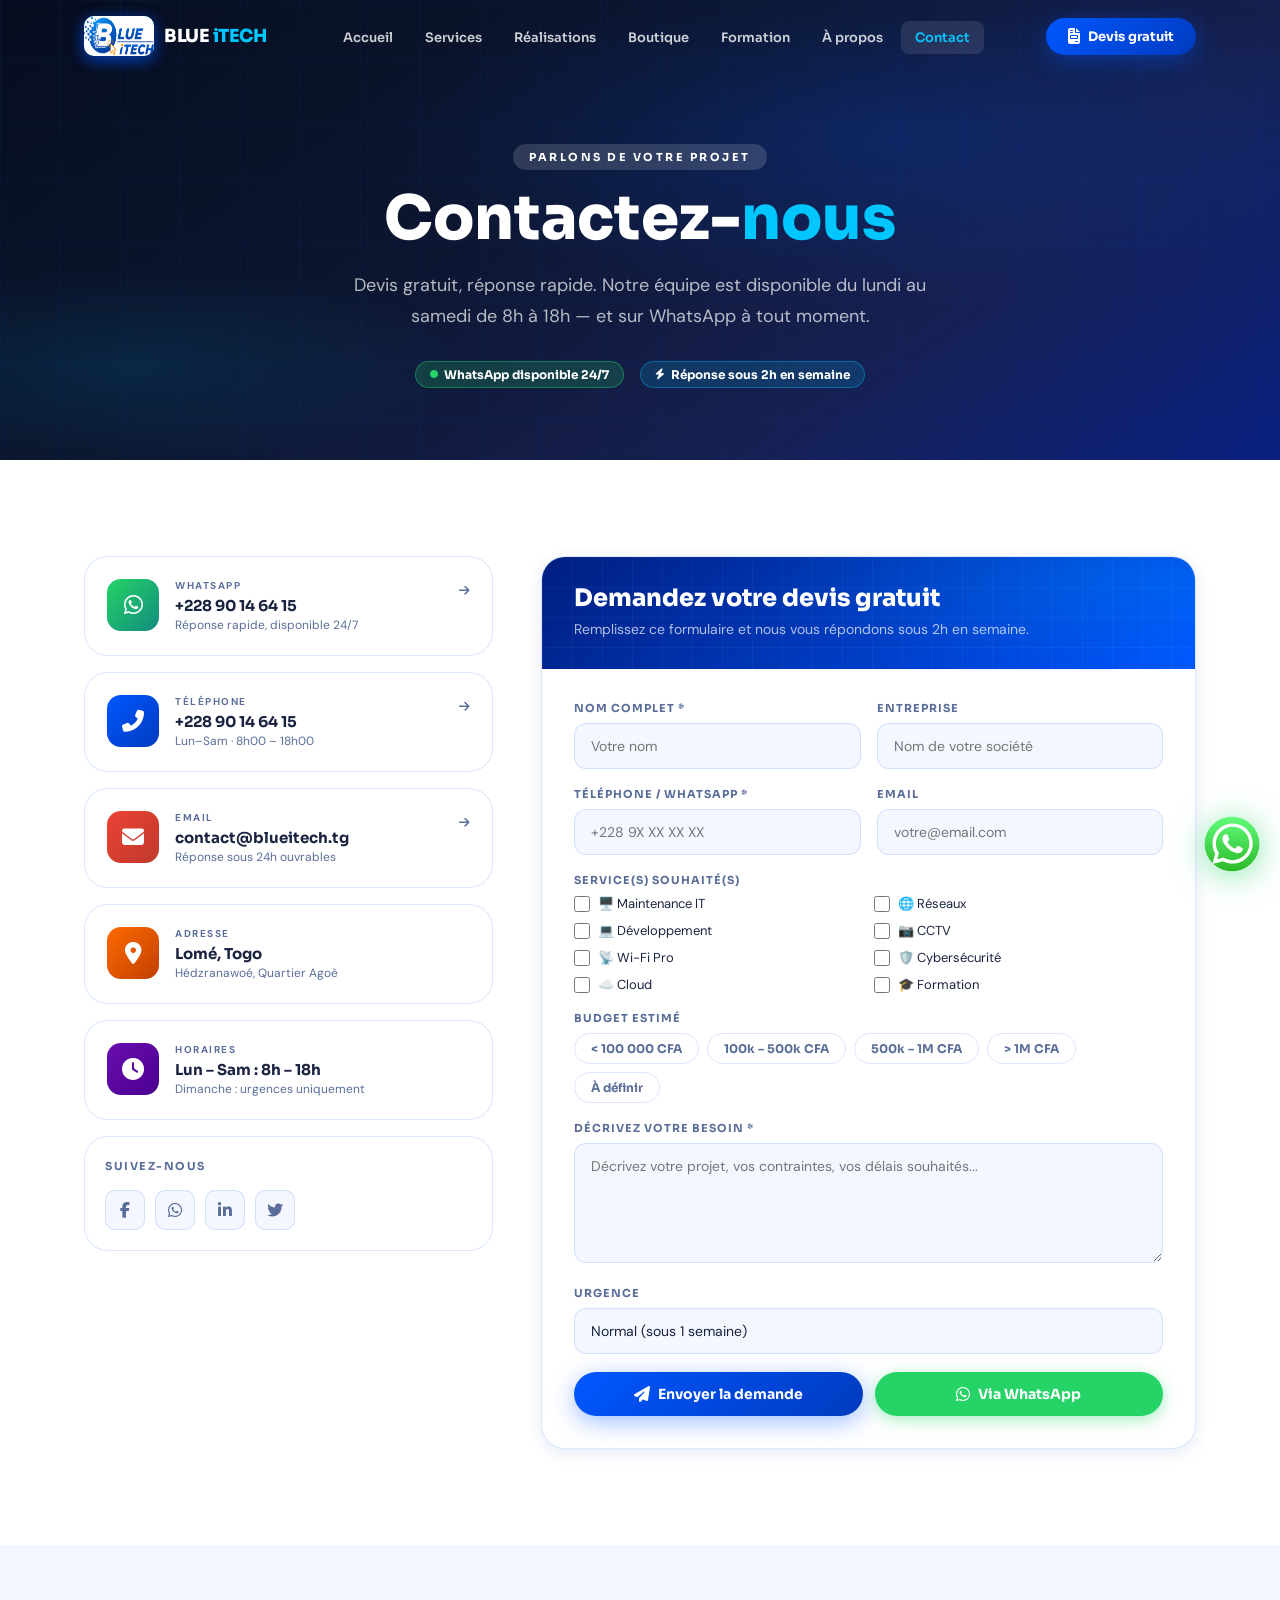
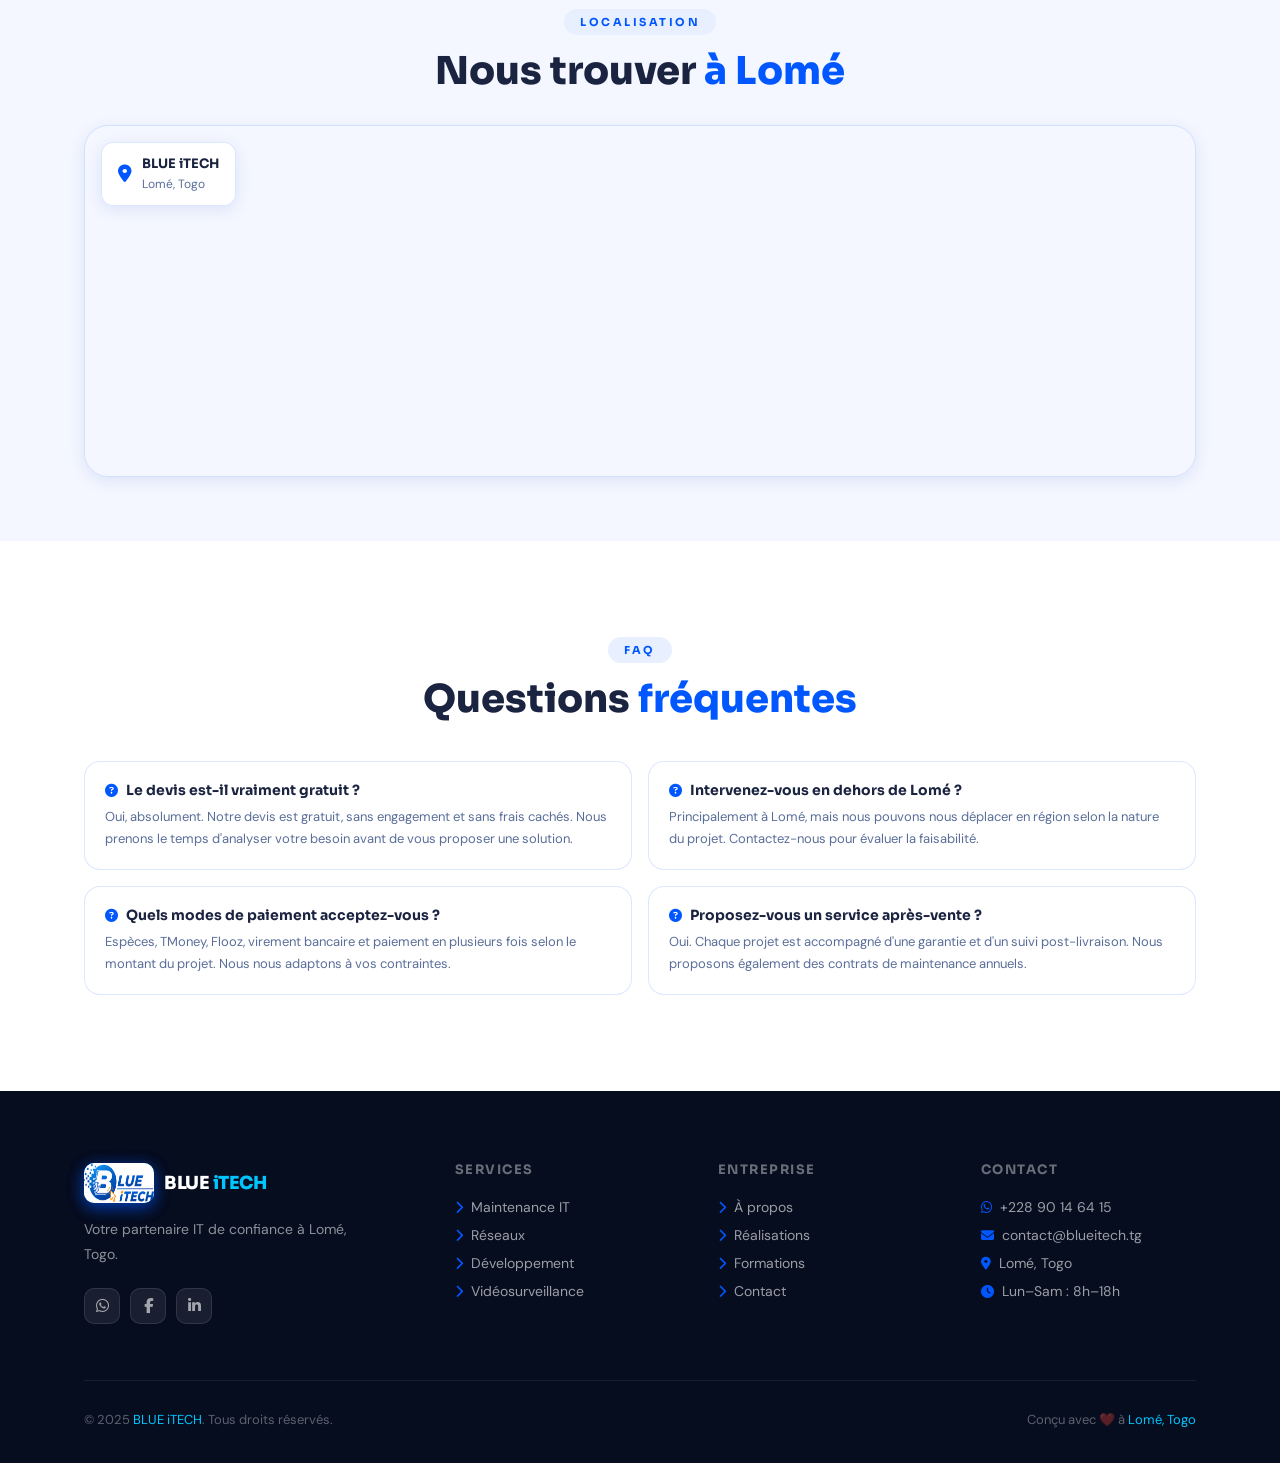
==== contact.html @ dc6bc66c "02/06/26 Ajout Boutique et klk modifs" ====
<!DOCTYPE html>
<html lang="fr">
<head>
  <meta charset="UTF-8">
  <meta name="viewport" content="width=device-width, initial-scale=1.0">
  <meta name="description" content="Contactez BLUE iTECH — Formulaire, WhatsApp, téléphone, email et localisation à Lomé, Togo.">
  <title>Contact — BLUE iTECH</title>
  <link rel="preconnect" href="https://fonts.googleapis.com">
  <link href="https://fonts.googleapis.com/css2?family=Sora:wght@300;400;600;700;800;900&family=DM+Sans:ital,wght@0,400;0,500;0,700;1,400&display=swap" rel="stylesheet">
  <link rel="stylesheet" href="https://cdnjs.cloudflare.com/ajax/libs/font-awesome/6.5.0/css/all.min.css">
  <link rel="stylesheet" href="_shared.css">
  <style>
    /* Contact layout */
    .contact-grid { display:grid; grid-template-columns:1fr 1.6fr; gap:48px; align-items:start; }

    /* Info sidebar */
    .contact-info { display:flex; flex-direction:column; gap:16px; }

    .contact-channel {
      background:var(--white); border:1.5px solid var(--border);
      border-radius:var(--radius-lg); padding:22px;
      display:flex; align-items:flex-start; gap:16px;
      transition:border-color .2s, box-shadow .2s, transform .2s;
      text-decoration:none; color:inherit;
    }
    .contact-channel:hover { border-color:rgba(0,87,255,0.35); box-shadow:var(--shadow-md); transform:translateX(4px); }

    .contact-channel-icon {
      width:52px; height:52px; border-radius:14px; flex-shrink:0;
      display:flex; align-items:center; justify-content:center; font-size:22px;
    }
    .ch-wa    { background:linear-gradient(135deg,#25D366,#128C7E); }
    .ch-phone { background:linear-gradient(135deg,var(--blue),var(--blue-dark)); }
    .ch-email { background:linear-gradient(135deg,#EA4335,#C0392B); }
    .ch-map   { background:linear-gradient(135deg,#FF6A00,#C04000); }
    .ch-hours { background:linear-gradient(135deg,#6A0DAD,#4A0090); }

    .contact-channel-info { flex:1; }
    .contact-channel-label {
      font-size:10px; font-weight:700; letter-spacing:1.5px;
      text-transform:uppercase; color:var(--text-muted); margin-bottom:4px;
    }
    .contact-channel-value {
      font-family:'Sora',sans-serif; font-size:15px; font-weight:700; color:var(--text);
      margin-bottom:2px;
    }
    .contact-channel-sub { font-size:12px; color:var(--text-muted); }
    .contact-channel-arrow { color:var(--text-muted); font-size:12px; margin-top:6px; transition:color .2s; }
    .contact-channel:hover .contact-channel-arrow { color:var(--blue); }

    /* Devis form */
    .devis-card {
      background:var(--white); border:1.5px solid var(--border);
      border-radius:var(--radius-lg); overflow:hidden;
      box-shadow:var(--shadow-sm);
    }
    .devis-card-header {
      background:linear-gradient(135deg,var(--blue-deep),var(--blue));
      padding:28px 32px; position:relative; overflow:hidden;
    }
    .devis-card-header::before {
      content:''; position:absolute; inset:0;
      background:radial-gradient(ellipse 60% 80% at 90% 20%,rgba(0,198,255,0.15),transparent),
                 linear-gradient(rgba(255,255,255,0.04) 1px,transparent 1px),
                 linear-gradient(90deg,rgba(255,255,255,0.04) 1px,transparent 1px);
      background-size:auto,30px 30px,30px 30px;
    }
    .devis-card-header h2 { color:#fff; font-size:1.5rem; margin-bottom:4px; position:relative; z-index:1; }
    .devis-card-header p { color:rgba(255,255,255,0.7); font-size:14px; position:relative; z-index:1; }
    .devis-card-body { padding:32px; }

    .form-row { display:grid; grid-template-columns:1fr 1fr; gap:16px; }

    .service-checkboxes { display:grid; grid-template-columns:1fr 1fr; gap:10px; }
    .service-checkbox { display:flex; align-items:center; gap:8px; cursor:pointer; }
    .service-checkbox input { accent-color:var(--blue); width:16px; height:16px; cursor:pointer; }
    .service-checkbox span { font-size:13px; color:var(--text); }

    .budget-pills { display:flex; flex-wrap:wrap; gap:8px; }
    .budget-pill {
      padding:7px 16px; border-radius:50px; border:1.5px solid var(--border);
      font-family:'Sora',sans-serif; font-size:12px; font-weight:700;
      color:var(--text-muted); cursor:pointer; transition:all .2s; background:transparent;
    }
    .budget-pill.selected, .budget-pill:hover { background:var(--blue); color:#fff; border-color:var(--blue); }

    /* Map */
    .map-wrap {
      border-radius:var(--radius-lg); overflow:hidden;
      border:1.5px solid var(--border); box-shadow:var(--shadow-sm);
      position:relative;
    }
    .map-wrap iframe { display:block; width:100%; height:350px; border:none; }
    .map-overlay-badge {
      position:absolute; top:16px; left:16px;
      background:rgba(255,255,255,0.95); backdrop-filter:blur(8px);
      border:1px solid var(--border); border-radius:12px;
      padding:12px 16px; box-shadow:var(--shadow-sm);
      display:flex; align-items:center; gap:10px;
    }
    .map-overlay-badge i { color:var(--blue); font-size:18px; }
    .map-overlay-badge strong { font-family:'Sora',sans-serif; font-size:13px; font-weight:700; color:var(--text); display:block; }
    .map-overlay-badge span { font-size:12px; color:var(--text-muted); }

    /* FAQ mini */
    .faq-mini { display:grid; grid-template-columns:1fr 1fr; gap:16px; }
    .faq-mini-item {
      background:var(--white); border:1px solid var(--border);
      border-radius:var(--radius); padding:20px;
      transition:border-color .2s, box-shadow .2s;
    }
    .faq-mini-item:hover { border-color:rgba(0,87,255,0.3); box-shadow:var(--shadow-sm); }
    .faq-mini-item h4 { font-size:14px; margin-bottom:8px; display:flex; align-items:center; gap:8px; }
    .faq-mini-item h4 i { color:var(--blue); font-size:13px; }
    .faq-mini-item p { font-size:13px; color:var(--text-muted); line-height:1.65; }

    /* Success state */
    .form-success {
      display:none; text-align:center; padding:40px 24px;
    }
    .form-success-icon { font-size:56px; margin-bottom:16px; }
    .form-success h3 { font-size:20px; margin-bottom:8px; color:var(--text); }
    .form-success p { font-size:14px; color:var(--text-muted); }

    @media(max-width:992px){
      .contact-grid { grid-template-columns:1fr; }
      .form-row { grid-template-columns:1fr; }
      .faq-mini { grid-template-columns:1fr; }
      .service-checkboxes { grid-template-columns:1fr; }
    }
  </style>
</head>
<body>

<!-- NAV -->
<nav class="navbar" id="navbar">
  <div class="nav-inner">
    <a href="index.html" class="nav-logo">
      <div class="nav-logo-icon">
        <img src="logo.png" alt="BLUE iTECH Logo" class="nav-logo-icon">
      </div>
      <div class="nav-logo-text">BLUE <span>iTECH</span></div>
    </a>
    <ul class="nav-links">
      <li><a href="index.html">Accueil</a></li><li><a href="service.html">Services</a></li>
      <li><a href="boutique.html">Réalisations</a></li><li><a href="shop.html">Boutique</a></li><li><a href="formation.html">Formation</a></li>
      <li><a href="propos.html">À propos</a></li><li><a href="contact.html" class="active">Contact</a></li>
    </ul>
    <div class="nav-cta"><a href="#devis" class="btn btn-primary"><i class="fas fa-file-invoice"></i> Devis gratuit</a></div>
    <div class="nav-toggle" id="navToggle"><span></span><span></span><span></span></div>
  </div>
</nav>
<div class="nav-mobile" id="navMobile">
  <a href="index.html">Accueil</a><a href="service.html">Services</a>
  <a href="boutique.html">Réalisations</a><a href="shop.html">Boutique</a><a href="formation.html">Formation</a>
  <a href="propos.html">À propos</a><a href="contact.html">Contact</a>
  <a href="#devis" class="btn btn-primary">Demander un devis</a>
</div>

<!-- HERO -->
<section class="hero-bg page-hero">
  <div class="container" style="position:relative;z-index:1;">
    <div class="tag white" data-aos>Parlons de votre projet</div>
    <h1 data-aos data-aos-delay="100">Contactez-<span style="color:var(--accent)">nous</span></h1>
    <p data-aos data-aos-delay="200">Devis gratuit, réponse rapide. Notre équipe est disponible du lundi au samedi de 8h à 18h — et sur WhatsApp à tout moment.</p>
    <div style="display:flex;gap:16px;justify-content:center;margin-top:28px;flex-wrap:wrap;" data-aos data-aos-delay="300">
      <div class="badge-pill" style="color:#fff;background:rgba(37,211,102,0.2);border-color:rgba(37,211,102,0.4);">
        <i class="fas fa-circle" style="color:#25D366;font-size:8px;"></i> WhatsApp disponible 24/7
      </div>
      <div class="badge-pill" style="color:#fff;background:rgba(0,198,255,0.15);border-color:rgba(0,198,255,0.35);">
        <i class="fas fa-bolt"></i> Réponse sous 2h en semaine
      </div>
    </div>
  </div>
</section>

<!-- CONTACT MAIN -->
<section class="section" id="devis">
  <div class="container">
    <div class="contact-grid">

      <!-- Sidebar infos -->
      <div class="contact-info" data-aos>

        <a href="https://wa.me/90146415" target="_blank" class="contact-channel">
          <div class="contact-channel-icon ch-wa"><i class="fab fa-whatsapp" style="color:#fff;"></i></div>
          <div class="contact-channel-info">
            <div class="contact-channel-label">WhatsApp</div>
            <div class="contact-channel-value">+228 90 14 64 15</div>
            <div class="contact-channel-sub">Réponse rapide, disponible 24/7</div>
          </div>
          <i class="fas fa-arrow-right contact-channel-arrow"></i>
        </a>

        <a href="tel:+22890146415" class="contact-channel">
          <div class="contact-channel-icon ch-phone"><i class="fas fa-phone-alt" style="color:#fff;"></i></div>
          <div class="contact-channel-info">
            <div class="contact-channel-label">Téléphone</div>
            <div class="contact-channel-value">+228 90 14 64 15</div>
            <div class="contact-channel-sub">Lun–Sam · 8h00 – 18h00</div>
          </div>
          <i class="fas fa-arrow-right contact-channel-arrow"></i>
        </a>

        <a href="mailto:contact@blueitech.tg" class="contact-channel">
          <div class="contact-channel-icon ch-email"><i class="fas fa-envelope" style="color:#fff;"></i></div>
          <div class="contact-channel-info">
            <div class="contact-channel-label">Email</div>
            <div class="contact-channel-value">contact@blueitech.tg</div>
            <div class="contact-channel-sub">Réponse sous 24h ouvrables</div>
          </div>
          <i class="fas fa-arrow-right contact-channel-arrow"></i>
        </a>

        <div class="contact-channel" style="cursor:default;">
          <div class="contact-channel-icon ch-map"><i class="fas fa-map-marker-alt" style="color:#fff;"></i></div>
          <div class="contact-channel-info">
            <div class="contact-channel-label">Adresse</div>
            <div class="contact-channel-value">Lomé, Togo</div>
            <div class="contact-channel-sub">Hédzranawoé, Quartier Agoè</div>
          </div>
        </div>

        <div class="contact-channel" style="cursor:default;">
          <div class="contact-channel-icon ch-hours"><i class="fas fa-clock" style="color:#fff;"></i></div>
          <div class="contact-channel-info">
            <div class="contact-channel-label">Horaires</div>
            <div class="contact-channel-value">Lun – Sam : 8h – 18h</div>
            <div class="contact-channel-sub">Dimanche : urgences uniquement</div>
          </div>
        </div>

        <!-- Social links -->
        <div style="background:var(--white);border:1.5px solid var(--border);border-radius:var(--radius-lg);padding:20px;">
          <p style="font-family:'Sora',sans-serif;font-size:11px;font-weight:700;letter-spacing:1.5px;text-transform:uppercase;color:var(--text-muted);margin-bottom:14px;">Suivez-nous</p>
          <div style="display:flex;gap:10px;">
            <a href="#" style="width:40px;height:40px;border-radius:10px;background:var(--off-white);border:1px solid var(--border);display:flex;align-items:center;justify-content:center;color:var(--text-muted);font-size:16px;transition:background .2s,color .2s;" onmouseover="this.style.background='#1877F2';this.style.color='#fff'" onmouseout="this.style.background='';this.style.color='';"><i class="fab fa-facebook-f"></i></a>
            <a href="https://wa.me/90146415" target="_blank" style="width:40px;height:40px;border-radius:10px;background:var(--off-white);border:1px solid var(--border);display:flex;align-items:center;justify-content:center;color:var(--text-muted);font-size:16px;transition:background .2s,color .2s;" onmouseover="this.style.background='#25D366';this.style.color='#fff'" onmouseout="this.style.background='';this.style.color='';"><i class="fab fa-whatsapp"></i></a>
            <a href="#" style="width:40px;height:40px;border-radius:10px;background:var(--off-white);border:1px solid var(--border);display:flex;align-items:center;justify-content:center;color:var(--text-muted);font-size:16px;transition:background .2s,color .2s;" onmouseover="this.style.background='#0077B5';this.style.color='#fff'" onmouseout="this.style.background='';this.style.color='';"><i class="fab fa-linkedin-in"></i></a>
            <a href="#" style="width:40px;height:40px;border-radius:10px;background:var(--off-white);border:1px solid var(--border);display:flex;align-items:center;justify-content:center;color:var(--text-muted);font-size:16px;transition:background .2s,color .2s;" onmouseover="this.style.background='#1DA1F2';this.style.color='#fff'" onmouseout="this.style.background='';this.style.color='';"><i class="fab fa-twitter"></i></a>
          </div>
        </div>

      </div>

      <!-- Formulaire devis -->
      <div class="devis-card" data-aos data-aos-delay="150">
        <div class="devis-card-header">
          <h2>Demandez votre devis gratuit</h2>
          <p>Remplissez ce formulaire et nous vous répondons sous 2h en semaine.</p>
        </div>
        <div class="devis-card-body">
          <div id="formContent">
            <form id="devisForm" onsubmit="submitDevis(event)">
              <div class="form-row">
                <div class="form-group">
                  <label class="form-label" for="d-nom">Nom complet *</label>
                  <input type="text" id="d-nom" class="form-control" placeholder="Votre nom" required>
                </div>
                <div class="form-group">
                  <label class="form-label" for="d-societe">Entreprise</label>
                  <input type="text" id="d-societe" class="form-control" placeholder="Nom de votre société">
                </div>
              </div>
              <div class="form-row">
                <div class="form-group">
                  <label class="form-label" for="d-tel">Téléphone / WhatsApp *</label>
                  <input type="tel" id="d-tel" class="form-control" placeholder="+228 9X XX XX XX" required>
                </div>
                <div class="form-group">
                  <label class="form-label" for="d-email">Email</label>
                  <input type="email" id="d-email" class="form-control" placeholder="votre@email.com">
                </div>
              </div>

              <div class="form-group">
                <label class="form-label">Service(s) souhaité(s)</label>
                <div class="service-checkboxes">
                  <label class="service-checkbox"><input type="checkbox" name="service" value="Maintenance IT"> <span>🖥️ Maintenance IT</span></label>
                  <label class="service-checkbox"><input type="checkbox" name="service" value="Réseaux"> <span>🌐 Réseaux</span></label>
                  <label class="service-checkbox"><input type="checkbox" name="service" value="Développement"> <span>💻 Développement</span></label>
                  <label class="service-checkbox"><input type="checkbox" name="service" value="Vidéosurveillance"> <span>📷 CCTV</span></label>
                  <label class="service-checkbox"><input type="checkbox" name="service" value="Wi-Fi Pro"> <span>📡 Wi-Fi Pro</span></label>
                  <label class="service-checkbox"><input type="checkbox" name="service" value="Cybersécurité"> <span>🛡️ Cybersécurité</span></label>
                  <label class="service-checkbox"><input type="checkbox" name="service" value="Cloud"> <span>☁️ Cloud</span></label>
                  <label class="service-checkbox"><input type="checkbox" name="service" value="Formation"> <span>🎓 Formation</span></label>
                </div>
              </div>

              <div class="form-group">
                <label class="form-label">Budget estimé</label>
                <div class="budget-pills" id="budgetPills">
                  <button type="button" class="budget-pill" onclick="selectBudget(this)">< 100 000 CFA</button>
                  <button type="button" class="budget-pill" onclick="selectBudget(this)">100k – 500k CFA</button>
                  <button type="button" class="budget-pill" onclick="selectBudget(this)">500k – 1M CFA</button>
                  <button type="button" class="budget-pill" onclick="selectBudget(this)">> 1M CFA</button>
                  <button type="button" class="budget-pill" onclick="selectBudget(this)">À définir</button>
                </div>
              </div>

              <div class="form-group">
                <label class="form-label" for="d-message">Décrivez votre besoin *</label>
                <textarea id="d-message" class="form-control" placeholder="Décrivez votre projet, vos contraintes, vos délais souhaités..." rows="4" required></textarea>
              </div>

              <div class="form-group">
                <label class="form-label" for="d-urgence">Urgence</label>
                <select id="d-urgence" class="form-control">
                  <option value="Normal">Normal (sous 1 semaine)</option>
                  <option value="Urgent">Urgent (sous 48h)</option>
                  <option value="Très urgent">Très urgent (aujourd'hui)</option>
                  <option value="Planifié">Planifié (dans 1 mois+)</option>
                </select>
              </div>

              <div style="display:flex;gap:12px;flex-wrap:wrap;">
                <button type="submit" class="btn btn-primary" style="flex:1;justify-content:center;">
                  <i class="fas fa-paper-plane"></i> Envoyer la demande
                </button>
                <a href="https://wa.me/90146415" target="_blank" class="btn" style="background:#25D366;color:#fff;box-shadow:0 4px 16px rgba(37,211,102,0.4);flex:1;justify-content:center;">
                  <i class="fab fa-whatsapp"></i> Via WhatsApp
                </a>
              </div>
            </form>
          </div>
          <div class="form-success" id="formSuccess">
            <div class="form-success-icon">✅</div>
            <h3>Demande envoyée !</h3>
            <p>Merci pour votre demande. Notre équipe vous contactera sous 2h en semaine pour discuter de votre projet.</p>
            <a href="index.html" class="btn btn-primary" style="margin-top:20px;display:inline-flex;">
              <i class="fas fa-home"></i> Retour à l'accueil
            </a>
          </div>
        </div>
      </div>

    </div>
  </div>
</section>

<!-- CARTE -->
<section class="section-sm" style="background:var(--off-white);">
  <div class="container">
    <div style="text-align:center;margin-bottom:32px;">
      <div class="tag" data-aos>Localisation</div>
      <h2 class="section-title" data-aos data-aos-delay="100">Nous trouver <span class="hl">à Lomé</span></h2>
    </div>
    <div class="map-wrap" data-aos>
      <iframe
        src="https://www.google.com/maps/embed?pb=!1m18!1m12!1m3!1d127045.03395939537!2d1.1272898!3d6.1374759!2m3!1f0!2f0!3f0!3m2!1i1024!2i768!4f13.1!3m3!1m2!1s0x1023e1c113185a7b%3A0x3c6007a8f9742150!2sLom%C3%A9%2C%20Togo!5e0!3m2!1sfr!2s!4v1620000000000!5m2!1sfr!2s"
        allowfullscreen="" loading="lazy" referrerpolicy="no-referrer-when-downgrade"
        title="Localisation BLUE iTECH Lomé">
      </iframe>
      <div class="map-overlay-badge">
        <i class="fas fa-map-marker-alt"></i>
        <div><strong>BLUE iTECH</strong><span>Lomé, Togo</span></div>
      </div>
    </div>
  </div>
</section>

<!-- FAQ RAPIDE -->
<section class="section">
  <div class="container">
    <div style="text-align:center;margin-bottom:40px;">
      <div class="tag" data-aos>FAQ</div>
      <h2 class="section-title" data-aos data-aos-delay="100">Questions <span class="hl">fréquentes</span></h2>
    </div>
    <div class="faq-mini">
      <div class="faq-mini-item" data-aos><h4><i class="fas fa-question-circle"></i> Le devis est-il vraiment gratuit ?</h4><p>Oui, absolument. Notre devis est gratuit, sans engagement et sans frais cachés. Nous prenons le temps d'analyser votre besoin avant de vous proposer une solution.</p></div>
      <div class="faq-mini-item" data-aos data-aos-delay="100"><h4><i class="fas fa-question-circle"></i> Intervenez-vous en dehors de Lomé ?</h4><p>Principalement à Lomé, mais nous pouvons nous déplacer en région selon la nature du projet. Contactez-nous pour évaluer la faisabilité.</p></div>
      <div class="faq-mini-item" data-aos data-aos-delay="200"><h4><i class="fas fa-question-circle"></i> Quels modes de paiement acceptez-vous ?</h4><p>Espèces, TMoney, Flooz, virement bancaire et paiement en plusieurs fois selon le montant du projet. Nous nous adaptons à vos contraintes.</p></div>
      <div class="faq-mini-item" data-aos data-aos-delay="300"><h4><i class="fas fa-question-circle"></i> Proposez-vous un service après-vente ?</h4><p>Oui. Chaque projet est accompagné d'une garantie et d'un suivi post-livraison. Nous proposons également des contrats de maintenance annuels.</p></div>
    </div>
  </div>
</section>

<!-- FOOTER -->
<footer>
  <div class="container">
    <div class="footer-grid">
      <div class="footer-brand"><a href="index.html" class="nav-logo">
        <div class="nav-logo-icon">
          <img src="logo.png" alt="BLUE iTECH Logo" class="nav-logo-icon">
        </div>
        <div class="nav-logo-text">BLUE <span>iTECH</span></div>
      </a><p>Votre partenaire IT de confiance à Lomé, Togo.</p><div class="footer-socials"><a href="https://wa.me/90146415" class="footer-social" target="_blank"><i class="fab fa-whatsapp"></i></a><a href="#" class="footer-social"><i class="fab fa-facebook-f"></i></a><a href="#" class="footer-social"><i class="fab fa-linkedin-in"></i></a></div></div>
      <div class="footer-col"><h4>Services</h4><ul><li><a href="service.html"><i class="fas fa-chevron-right"></i> Maintenance IT</a></li><li><a href="service.html"><i class="fas fa-chevron-right"></i> Réseaux</a></li><li><a href="service.html"><i class="fas fa-chevron-right"></i> Développement</a></li><li><a href="service.html"><i class="fas fa-chevron-right"></i> Vidéosurveillance</a></li></ul></div>
      <div class="footer-col"><h4>Entreprise</h4><ul><li><a href="propos.html"><i class="fas fa-chevron-right"></i> À propos</a></li><li><a href="boutique.html"><i class="fas fa-chevron-right"></i> Réalisations</a></li><li><a href="formation.html"><i class="fas fa-chevron-right"></i> Formations</a></li><li><a href="contact.html"><i class="fas fa-chevron-right"></i> Contact</a></li></ul></div>
      <div class="footer-col"><h4>Contact</h4><ul><li><a href="https://wa.me/90146415"><i class="fab fa-whatsapp"></i> +228 90 14 64 15</a></li><li><a href="mailto:contact@blueitech.tg"><i class="fas fa-envelope"></i> contact@blueitech.tg</a></li><li><a href="#"><i class="fas fa-map-marker-alt"></i> Lomé, Togo</a></li><li><a href="#"><i class="fas fa-clock"></i> Lun–Sam : 8h–18h</a></li></ul></div>
    </div>
    <div class="footer-bottom"><p>© 2025 <span>BLUE iTECH</span>. Tous droits réservés.</p><p>Conçu avec ❤️ à <span>Lomé, Togo</span></p></div>
  </div>
</footer>

<a href="https://wa.me/90146415" target="_blank" class="wa-float"><svg viewBox="0 0 1024 1024"><defs><linearGradient id="waG" x1="512" y1="0" x2="512" y2="1024" gradientUnits="userSpaceOnUse"><stop offset="0" stop-color="#61fd7d"/><stop offset="1" stop-color="#2bb826"/></linearGradient></defs><circle cx="512" cy="512" r="500" fill="url(#waG)"/><path fill="#fff" d="M783.302 243.246c-69.329-69.387-161.529-107.619-259.763-107.658-202.402 0-367.133 164.668-367.214 367.072-.026 64.699 16.883 127.854 49.017 183.522l-52.096 190.229 194.665-51.047c53.636 29.244 114.022 44.656 175.482 44.682h.151c202.382 0 367.128-164.688 367.21-367.094.039-98.087-38.121-190.319-107.452-259.706zM523.544 808.047h-.125c-54.767-.021-108.483-14.729-155.344-42.529l-11.146-6.612-115.517 30.293 30.834-112.592-7.259-11.544c-30.552-48.579-46.688-104.729-46.664-162.379.066-168.229 136.985-305.096 305.339-305.096 81.521.031 158.154 31.811 215.779 89.482s89.342 134.332 89.312 215.859c-.066 168.243-136.984 305.118-305.209 305.118zm167.415-228.515c-9.177-4.591-54.286-26.782-62.697-29.843-8.41-3.062-14.526-4.592-20.645 4.592-6.115 9.182-23.699 29.843-29.053 35.964-5.352 6.122-10.704 6.888-19.879 2.296-9.176-4.591-38.74-14.277-73.786-45.526-27.275-24.319-45.691-54.359-51.043-63.543-5.352-9.183-.569-14.146 4.024-18.72 4.127-4.109 9.175-10.713 13.763-16.069 4.587-5.355 6.117-9.183 9.175-15.304 3.059-6.122 1.529-11.479-.765-16.07-2.293-4.591-20.644-49.739-28.29-68.104-7.447-17.886-15.013-15.466-20.645-15.747-5.346-.266-11.469-.322-17.585-.322s-16.057 2.295-24.467 11.478-32.113 31.374-32.113 76.521c0 45.147 32.877 88.764 37.465 94.885 4.588 6.122 64.699 98.771 156.741 138.502 21.892 9.45 38.982 15.094 52.308 19.322 21.98 6.979 41.982 5.995 57.793 3.634 17.628-2.633 54.284-22.189 61.932-43.615 7.646-21.427 7.646-39.791 5.352-43.617-2.294-3.826-8.41-6.122-17.585-10.714z"/></svg></a>

<script>
window.addEventListener('scroll',()=>{document.getElementById('navbar').classList.toggle('scrolled',window.scrollY>40);});
document.getElementById('navToggle').addEventListener('click',()=>{document.getElementById('navMobile').classList.toggle('open');});
const obs=new IntersectionObserver(e=>{e.forEach(x=>{if(x.isIntersecting)x.target.classList.add('aos-animate');});},{threshold:0.1});
document.querySelectorAll('[data-aos]').forEach(el=>obs.observe(el));

/* ── Config Telegram ── */
const TG_TOKEN   = '8848283061:AAEjnHEQJbbnbqlREOY8P-4V3fBOg_pKbWU';
const TG_CHAT_ID = '7572763935';

async function sendToTelegram(text) {
  try {
    const res = await fetch(`https://api.telegram.org/bot${TG_TOKEN}/sendMessage`, {
      method: 'POST',
      headers: { 'Content-Type': 'application/json' },
      body: JSON.stringify({
        chat_id: TG_CHAT_ID,
        text: text,
        parse_mode: 'Markdown'
      })
    });
    return res.ok;
  } catch(err) {
    console.error('Telegram error:', err);
    return false;
  }
}

let selectedBudget = '';
function selectBudget(btn){
  document.querySelectorAll('.budget-pill').forEach(p=>p.classList.remove('selected'));
  btn.classList.add('selected');
  selectedBudget = btn.textContent;
}

async function submitDevis(e){
  e.preventDefault();

  const btn = e.target.querySelector('button[type="submit"]');
  btn.disabled = true;
  btn.innerHTML = '<i class="fas fa-spinner fa-spin"></i> Envoi en cours...';

  const nom      = document.getElementById('d-nom').value.trim();
  const tel      = document.getElementById('d-tel').value.trim();
  const societe  = document.getElementById('d-societe').value.trim();
  const email    = document.getElementById('d-email').value.trim();
  const message  = document.getElementById('d-message').value.trim();
  const urgence  = document.getElementById('d-urgence').value;
  const services = [...document.querySelectorAll('input[name="service"]:checked')]
                     .map(c => c.value).join(', ') || 'Non précisé';

  const txt =
`🔵 *NOUVELLE DEMANDE DE DEVIS*
━━━━━━━━━━━━━━━━━━━━━
👤 *Nom :* ${nom}
🏢 *Société :* ${societe || '—'}
📞 *Téléphone :* ${tel}
📧 *Email :* ${email || '—'}
━━━━━━━━━━━━━━━━━━━━━
🛠️ *Services :* ${services}
💰 *Budget :* ${selectedBudget || 'Non précisé'}
⚡ *Urgence :* ${urgence}
━━━━━━━━━━━━━━━━━━━━━
📝 *Message :*
${message}
━━━━━━━━━━━━━━━━━━━━━
🌐 _Reçu via blueitech.tg/contact_`;

  const ok = await sendToTelegram(txt);

  if (ok) {
    document.getElementById('formContent').style.display = 'none';
    document.getElementById('formSuccess').style.display  = 'block';
  } else {
    btn.disabled = false;
    btn.innerHTML = '<i class="fas fa-paper-plane"></i> Envoyer la demande';
    alert('❌ Erreur d\'envoi. Veuillez nous contacter directement sur WhatsApp.');
  }
}
</script>
</body>
</html>
---- _shared.css ----
/* ============================================================
   BLUE iTECH — Shared CSS
   Design : Bleu électrique / blanc / dark premium
   ============================================================ */

/* ── Fonts ── */
@import url('https://fonts.googleapis.com/css2?family=Sora:wght@300;400;600;700;800;900&family=DM+Sans:ital,wght@0,400;0,500;0,700;1,400&display=swap');

/* ── Variables ── */
:root {
  --blue:       #0057FF;
  --blue-dark:  #003BBF;
  --blue-deep:  #001E80;
  --blue-light: #4D97FF;
  --blue-pale:  #E8F0FF;
  --accent:     #00C6FF;
  --orange:     #FF6A00;
  --white:      #FFFFFF;
  --off-white:  #F4F7FF;
  --dark:       #060D1F;
  --dark-2:     #0C1630;
  --dark-3:     #162050;
  --text:       #1A2340;
  --text-muted: #5A6E99;
  --border:     rgba(0,87,255,0.14);
  --shadow-sm:  0 4px 16px rgba(0,55,180,0.10);
  --shadow-md:  0 8px 32px rgba(0,55,180,0.15);
  --shadow-lg:  0 20px 60px rgba(0,55,180,0.18);
  --radius:     16px;
  --radius-lg:  24px;
  --nav-h:      72px;
}

*, *::before, *::after { box-sizing: border-box; margin: 0; padding: 0; }
html { scroll-behavior: smooth; }
body {
  font-family: 'DM Sans', sans-serif;
  color: var(--text);
  background: var(--white);
  overflow-x: hidden;
}
img { max-width: 100%; }
a { text-decoration: none; color: inherit; }
button { border: none; background: none; cursor: pointer; }

/* ── Typography ── */
h1,h2,h3,h4,h5 { font-family: 'Sora', sans-serif; line-height: 1.15; }
h1 { font-size: clamp(2.2rem,5vw,3.8rem); font-weight: 900; }
h2 { font-size: clamp(1.7rem,3.5vw,2.6rem); font-weight: 800; }
h3 { font-size: clamp(1.1rem,2vw,1.4rem); font-weight: 700; }
p  { line-height: 1.75; }

/* ── Utility ── */
.container { max-width: 1160px; margin: 0 auto; padding: 0 24px; }
.section    { padding: 96px 0; }
.section-sm { padding: 64px 0; }

.tag {
  display: inline-block;
  font-family: 'Sora', sans-serif;
  font-size: 11px; font-weight: 700;
  letter-spacing: 2.5px; text-transform: uppercase;
  color: var(--blue); background: var(--blue-pale);
  padding: 6px 16px; border-radius: 50px;
  margin-bottom: 14px;
}
.tag.white { color: #fff; background: rgba(255,255,255,0.15); }

.section-title {
  font-family: 'Sora', sans-serif;
  font-size: clamp(1.7rem,3vw,2.4rem);
  font-weight: 800; color: var(--text);
  margin-bottom: 14px;
}
.section-title .hl { color: var(--blue); }
.section-sub {
  font-size: 16px; color: var(--text-muted);
  max-width: 560px;
}

/* ── Buttons ── */
.btn {
  display: inline-flex; align-items: center; gap: 8px;
  font-family: 'Sora', sans-serif; font-size: 14px; font-weight: 700;
  border-radius: 50px; padding: 13px 28px; cursor: pointer;
  transition: transform .18s, box-shadow .22s, background .18s;
  border: none;
}
.btn:hover { transform: translateY(-2px); }

.btn-primary {
  background: linear-gradient(135deg, var(--blue), var(--blue-dark));
  color: #fff;
  box-shadow: 0 6px 24px rgba(0,87,255,0.38);
}
.btn-primary:hover { box-shadow: 0 10px 32px rgba(0,87,255,0.55); }

.btn-outline {
  background: transparent;
  color: var(--blue);
  border: 2px solid var(--blue);
}
.btn-outline:hover { background: var(--blue); color: #fff; }

.btn-white {
  background: #fff; color: var(--blue);
  box-shadow: 0 6px 24px rgba(0,0,0,0.12);
}
.btn-white:hover { box-shadow: 0 10px 32px rgba(0,0,0,0.2); }

.btn-ghost {
  background: rgba(255,255,255,0.12);
  border: 1.5px solid rgba(255,255,255,0.3);
  color: #fff;
}
.btn-ghost:hover { background: rgba(255,255,255,0.22); }

.btn i { font-size: 16px; }

/* ── NAV ── */
.navbar {
  position: fixed; top: 0; left: 0; right: 0;
  height: var(--nav-h); z-index: 1000;
  background: rgba(6,13,31,0.0);
  backdrop-filter: blur(0px);
  transition: background .35s, backdrop-filter .35s, box-shadow .35s;
  display: flex; align-items: center;
}
.navbar.scrolled {
  background: rgba(6,13,31,0.97);
  backdrop-filter: blur(18px);
  box-shadow: 0 4px 24px rgba(0,0,0,0.25);
}
.nav-inner {
  display: flex; align-items: center;
  justify-content: space-between;
  width: 100%; max-width: 1160px; margin: 0 auto; padding: 0 24px;
}
.nav-logo {
  display: flex; align-items: center; gap: 10px;
}
.nav-logo-icon {
  width: 70px; height: 40px; border-radius: 10px;
  background: linear-gradient(135deg, var(--blue), var(--accent));
  display: flex; align-items: center; justify-content: center;
  font-size: 20px; box-shadow: 0 4px 16px rgba(0,87,255,0.4);
}
.nav-logo-text {
  font-family: 'Sora', sans-serif; font-size: 18px; font-weight: 800;
  color: #fff; letter-spacing: -0.5px;
}
.nav-logo-text span { color: var(--accent); }

.nav-links {
  display: flex; align-items: center; gap: 4px;
  list-style: none;
}
.nav-links a {
  font-family: 'Sora', sans-serif; font-size: 13px; font-weight: 600;
  color: rgba(255,255,255,0.8);
  padding: 8px 14px; border-radius: 8px;
  transition: color .2s, background .2s;
}
.nav-links a:hover,
.nav-links a.active { color: #fff; background: rgba(255,255,255,0.1); }
.nav-links a.active { color: var(--accent); }

.nav-cta { display: flex; align-items: center; gap: 10px; }
.nav-cta .btn { padding: 10px 22px; font-size: 13px; }

.nav-toggle {
  display: none; flex-direction: column; gap: 5px;
  width: 30px; cursor: pointer; padding: 4px;
}
.nav-toggle span {
  display: block; height: 2.5px; border-radius: 2px;
  background: #fff; transition: transform .3s, opacity .3s;
}

/* Mobile nav */
.nav-mobile {
  display: none; flex-direction: column;
  position: fixed; top: var(--nav-h); left: 0; right: 0;
  background: rgba(6,13,31,0.98);
  backdrop-filter: blur(20px);
  padding: 24px; gap: 8px; z-index: 999;
  border-top: 1px solid rgba(255,255,255,0.08);
}
.nav-mobile.open { display: flex; }
.nav-mobile a {
  font-family: 'Sora', sans-serif; font-size: 15px; font-weight: 600;
  color: rgba(255,255,255,0.85); padding: 12px 16px; border-radius: 10px;
  transition: background .2s, color .2s;
}
.nav-mobile a:hover { background: rgba(0,87,255,0.2); color: #fff; }
.nav-mobile .btn { width: 100%; justify-content: center; margin-top: 8px; }

/* ── WhatsApp Float ── */
.wa-float {
  position: fixed; bottom: 28px; right: 20px; z-index: 9999;
  width: 56px; height: 56px;
  filter: drop-shadow(0 4px 16px rgba(37,211,102,0.55));
  transition: transform .2s;
}
.wa-float:hover { transform: scale(1.12); }
.wa-float svg { width: 56px; height: 56px; }

/* ── Footer ── */
footer {
  background: var(--dark);
  color: rgba(255,255,255,0.7);
  padding: 72px 0 32px;
}
.footer-grid {
  display: grid; grid-template-columns: 1.5fr 1fr 1fr 1fr;
  gap: 48px; padding-bottom: 56px;
  border-bottom: 1px solid rgba(255,255,255,0.08);
}
.footer-brand p {
  font-size: 14px; line-height: 1.8;
  color: rgba(255,255,255,0.55); margin-top: 14px;
  max-width: 280px;
}
.footer-socials { display: flex; gap: 10px; margin-top: 20px; }
.footer-social {
  width: 36px; height: 36px; border-radius: 10px;
  background: rgba(255,255,255,0.08); border: 1px solid rgba(255,255,255,0.1);
  display: flex; align-items: center; justify-content: center;
  color: rgba(255,255,255,0.6); font-size: 15px;
  transition: background .2s, color .2s;
}
.footer-social:hover { background: var(--blue); color: #fff; }
.footer-col h4 {
  font-family: 'Sora', sans-serif; font-size: 13px; font-weight: 700;
  letter-spacing: 1.5px; text-transform: uppercase;
  color: rgba(255,255,255,0.4); margin-bottom: 20px;
}
.footer-col ul { list-style: none; display: flex; flex-direction: column; gap: 10px; }
.footer-col ul a {
  font-size: 14px; color: rgba(255,255,255,0.6);
  transition: color .2s; display: flex; align-items: center; gap: 8px;
}
.footer-col ul a:hover { color: var(--accent); }
.footer-col ul a i { font-size: 13px; color: var(--blue); }
.footer-bottom {
  display: flex; align-items: center; justify-content: space-between;
  padding-top: 28px; gap: 16px; flex-wrap: wrap;
}
.footer-bottom p { font-size: 13px; color: rgba(255,255,255,0.35); }
.footer-bottom span { color: var(--accent); }

/* ── Cards ── */
.card-grid-3 { display: grid; grid-template-columns: repeat(3,1fr); gap: 24px; }
.card-grid-2 { display: grid; grid-template-columns: repeat(2,1fr); gap: 24px; }
.card-grid-4 { display: grid; grid-template-columns: repeat(4,1fr); gap: 20px; }

.card-service {
  background: var(--white); border: 1px solid var(--border);
  border-radius: var(--radius-lg); padding: 32px 28px;
  transition: transform .25s, box-shadow .25s, border-color .25s;
  position: relative; overflow: hidden;
}
.card-service::before {
  content: ''; position: absolute; inset: 0;
  background: linear-gradient(135deg,rgba(0,87,255,0.04),transparent);
  opacity: 0; transition: opacity .25s;
}
.card-service:hover { transform: translateY(-6px); box-shadow: var(--shadow-lg); border-color: rgba(0,87,255,0.3); }
.card-service:hover::before { opacity: 1; }
.card-service-icon {
  width: 56px; height: 56px; border-radius: 16px;
  background: linear-gradient(135deg,var(--blue-pale),rgba(0,87,255,0.06));
  display: flex; align-items: center; justify-content: center;
  font-size: 24px; color: var(--blue); margin-bottom: 20px;
  transition: background .25s, transform .25s;
}
.card-service:hover .card-service-icon {
  background: linear-gradient(135deg,var(--blue),var(--blue-dark));
  color: #fff; transform: scale(1.08);
}
.card-service h3 { font-size: 17px; margin-bottom: 10px; }
.card-service p { font-size: 14px; color: var(--text-muted); line-height: 1.7; }
.card-service-link {
  display: inline-flex; align-items: center; gap: 6px;
  margin-top: 18px; font-family: 'Sora', sans-serif;
  font-size: 13px; font-weight: 700; color: var(--blue);
  transition: gap .2s;
}
.card-service:hover .card-service-link { gap: 10px; }

/* ── Hero base ── */
.hero-bg {
  background: linear-gradient(145deg, var(--dark) 0%, var(--dark-2) 40%, var(--dark-3) 70%, #0A2080 100%);
  position: relative; overflow: hidden;
}
.hero-bg::before {
  content: ''; position: absolute; inset: 0;
  background:
    radial-gradient(ellipse 70% 60% at 70% 30%, rgba(0,87,255,0.18) 0%, transparent 60%),
    radial-gradient(ellipse 50% 40% at 10% 80%, rgba(0,198,255,0.10) 0%, transparent 55%);
  pointer-events: none;
}
/* Grid lines overlay */
.hero-bg::after {
  content: ''; position: absolute; inset: 0;
  background-image:
    linear-gradient(rgba(0,87,255,0.07) 1px, transparent 1px),
    linear-gradient(90deg, rgba(0,87,255,0.07) 1px, transparent 1px);
  background-size: 60px 60px;
  pointer-events: none;
}

/* ── Animations ── */
@keyframes fadeUp   { from { opacity:0; transform:translateY(24px); } to { opacity:1; transform:translateY(0); } }
@keyframes fadeDown { from { opacity:0; transform:translateY(-16px);} to { opacity:1; transform:translateY(0); } }
@keyframes fadeIn   { from { opacity:0; } to { opacity:1; } }
@keyframes float    { 0%,100%{transform:translateY(0);} 50%{transform:translateY(-12px);} }
@keyframes pulse    { 0%,100%{opacity:.6;} 50%{opacity:1;} }
@keyframes spin     { to { transform:rotate(360deg); } }
@keyframes slideRight { from{transform:translateX(-20px);opacity:0;} to{transform:translateX(0);opacity:1;} }

[data-aos] { opacity: 0; transform: translateY(28px); transition: opacity .65s ease, transform .65s ease; }
[data-aos].aos-animate { opacity: 1; transform: translateY(0); }
[data-aos-delay="100"] { transition-delay: 0.1s; }
[data-aos-delay="200"] { transition-delay: 0.2s; }
[data-aos-delay="300"] { transition-delay: 0.3s; }
[data-aos-delay="400"] { transition-delay: 0.4s; }
[data-aos-delay="500"] { transition-delay: 0.5s; }

/* ── Stats bar ── */
.stat-item { text-align: center; }
.stat-num {
  font-family: 'Sora', sans-serif; font-size: 2.4rem; font-weight: 900;
  color: var(--white); line-height: 1;
}
.stat-num span { color: var(--accent); }
.stat-label { font-size: 13px; color: rgba(255,255,255,0.55); margin-top: 4px; }
.stats-bar {
  display: grid; grid-template-columns: repeat(4,1fr); gap: 0;
  background: rgba(255,255,255,0.04); border-top: 1px solid rgba(255,255,255,0.08);
}
.stats-bar .stat-item {
  padding: 32px 24px;
  border-right: 1px solid rgba(255,255,255,0.08);
}
.stats-bar .stat-item:last-child { border-right: none; }

/* ── Page Hero (inner) ── */
.page-hero {
  padding: calc(var(--nav-h) + 72px) 0 72px;
  text-align: center;
  position: relative;
}
.page-hero h1 { color: #fff; margin-bottom: 16px; }
.page-hero p  { font-size: 18px; color: rgba(255,255,255,0.7); max-width: 580px; margin: 0 auto; }

/* ── Forms ── */
.form-group { margin-bottom: 18px; }
.form-label {
  display: block; font-family: 'Sora', sans-serif;
  font-size: 11px; font-weight: 700; letter-spacing: 1px;
  text-transform: uppercase; color: var(--text-muted); margin-bottom: 8px;
}
.form-control {
  width: 100%; padding: 13px 16px;
  background: var(--off-white); border: 1.5px solid var(--border);
  border-radius: 12px; font-family: 'DM Sans', sans-serif;
  font-size: 14px; color: var(--text); outline: none;
  transition: border-color .2s, box-shadow .2s;
  appearance: none;
}
.form-control:focus {
  border-color: var(--blue);
  box-shadow: 0 0 0 3px rgba(0,87,255,0.12);
}
textarea.form-control { resize: vertical; min-height: 120px; }

/* ── Divider ── */
.divider {
  height: 1px;
  background: linear-gradient(90deg, transparent, var(--border), transparent);
  margin: 0;
}

/* ── Badge ── */
.badge-pill {
  display: inline-flex; align-items: center; gap: 6px;
  background: rgba(0,87,255,0.08); border: 1px solid rgba(0,87,255,0.18);
  border-radius: 50px; padding: 5px 14px;
  font-family: 'Sora', sans-serif; font-size: 12px; font-weight: 700;
  color: var(--blue);
}
.badge-pill i { font-size: 11px; }

/* ── FAQ ── */
.faq-item {
  border: 1px solid var(--border); border-radius: var(--radius);
  margin-bottom: 12px; overflow: hidden;
  transition: border-color .2s, box-shadow .2s;
}
.faq-item.open { border-color: rgba(0,87,255,0.3); box-shadow: var(--shadow-sm); }
.faq-btn {
  width: 100%; padding: 20px 24px; background: transparent;
  display: flex; align-items: center; justify-content: space-between; gap: 12px;
  font-family: 'Sora', sans-serif; font-size: 15px; font-weight: 700;
  color: var(--text); cursor: pointer; text-align: left;
  transition: color .2s;
}
.faq-item.open .faq-btn { color: var(--blue); }
.faq-chevron { font-size: 12px; color: var(--text-muted); transition: transform .25s; }
.faq-item.open .faq-chevron { transform: rotate(180deg); color: var(--blue); }
.faq-body {
  display: none; padding: 0 24px 20px;
  font-size: 14px; color: var(--text-muted); line-height: 1.75;
}
.faq-body.open { display: block; animation: fadeUp .25s ease; }

/* ── Testimonial ── */
.testi-card {
  background: var(--white); border: 1px solid var(--border);
  border-radius: var(--radius-lg); padding: 28px;
  box-shadow: var(--shadow-sm);
  transition: transform .2s, box-shadow .2s;
}
.testi-card:hover { transform: translateY(-4px); box-shadow: var(--shadow-md); }
.testi-stars { color: #FFB600; font-size: 13px; margin-bottom: 14px; }
.testi-text { font-size: 14px; color: var(--text-muted); line-height: 1.8; margin-bottom: 20px; }
.testi-author { display: flex; align-items: center; gap: 12px; }
.testi-avatar {
  width: 44px; height: 44px; border-radius: 50%;
  background: linear-gradient(135deg, var(--blue), var(--accent));
  display: flex; align-items: center; justify-content: center;
  font-family: 'Sora', sans-serif; font-size: 16px; font-weight: 800; color: #fff;
  flex-shrink: 0;
}
.testi-name { font-family: 'Sora', sans-serif; font-size: 14px; font-weight: 700; color: var(--text); }
.testi-role { font-size: 12px; color: var(--text-muted); }

/* ── Responsive ── */
@media (max-width: 992px) {
  .card-grid-3 { grid-template-columns: repeat(2,1fr); }
  .card-grid-4 { grid-template-columns: repeat(2,1fr); }
  .footer-grid { grid-template-columns: 1fr 1fr; gap: 36px; }
  .stats-bar { grid-template-columns: repeat(2,1fr); }
  .stats-bar .stat-item:nth-child(2) { border-right: none; }
  .stats-bar .stat-item:nth-child(3) { border-top: 1px solid rgba(255,255,255,0.08); }
  .stats-bar .stat-item:nth-child(4) { border-top: 1px solid rgba(255,255,255,0.08); }
}
@media (max-width: 768px) {
  .nav-links, .nav-cta { display: none; }
  .nav-toggle { display: flex; }
  .card-grid-3, .card-grid-2, .card-grid-4 { grid-template-columns: 1fr; }
  .footer-grid { grid-template-columns: 1fr; gap: 32px; }
  .section { padding: 64px 0; }
  .footer-bottom { flex-direction: column; text-align: center; }
  .stats-bar { grid-template-columns: repeat(2,1fr); }
}
@media (max-width: 480px) {
  .stats-bar { grid-template-columns: 1fr 1fr; }
  h1 { font-size: 2rem; }
}
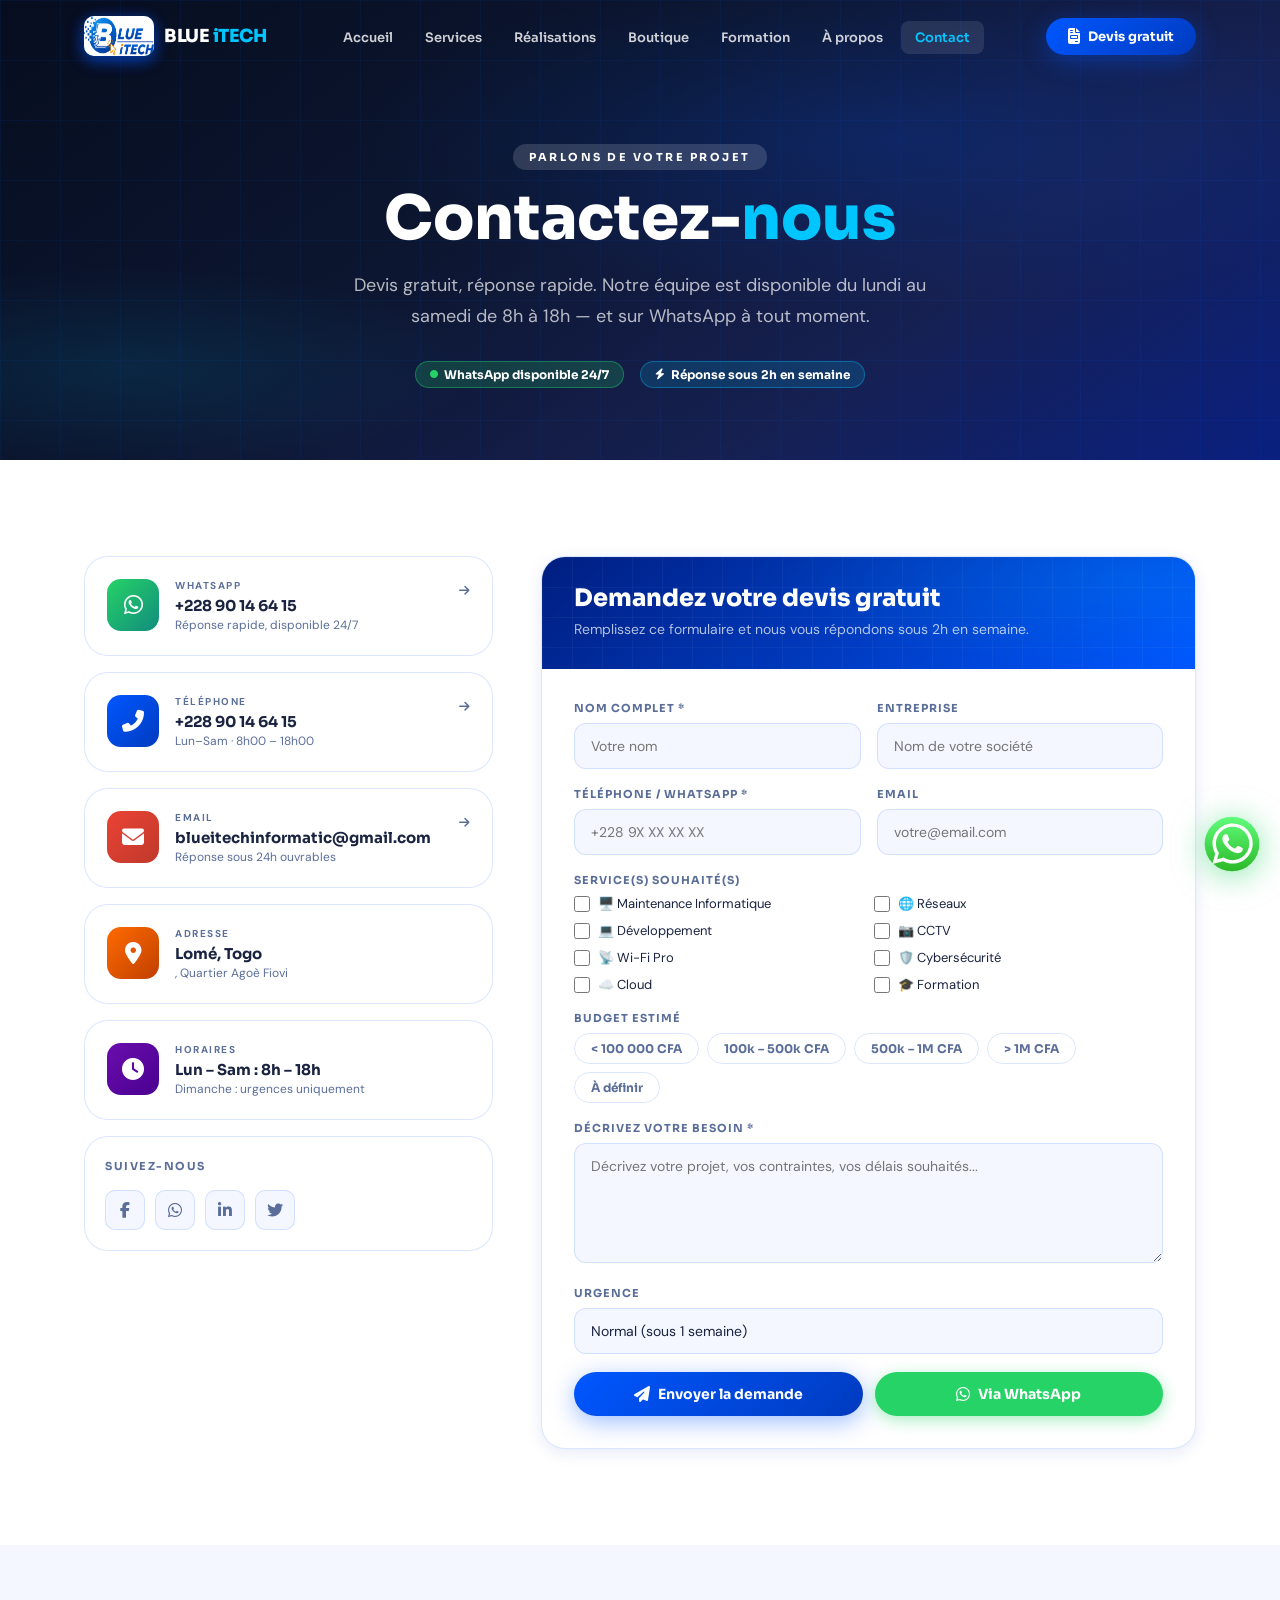
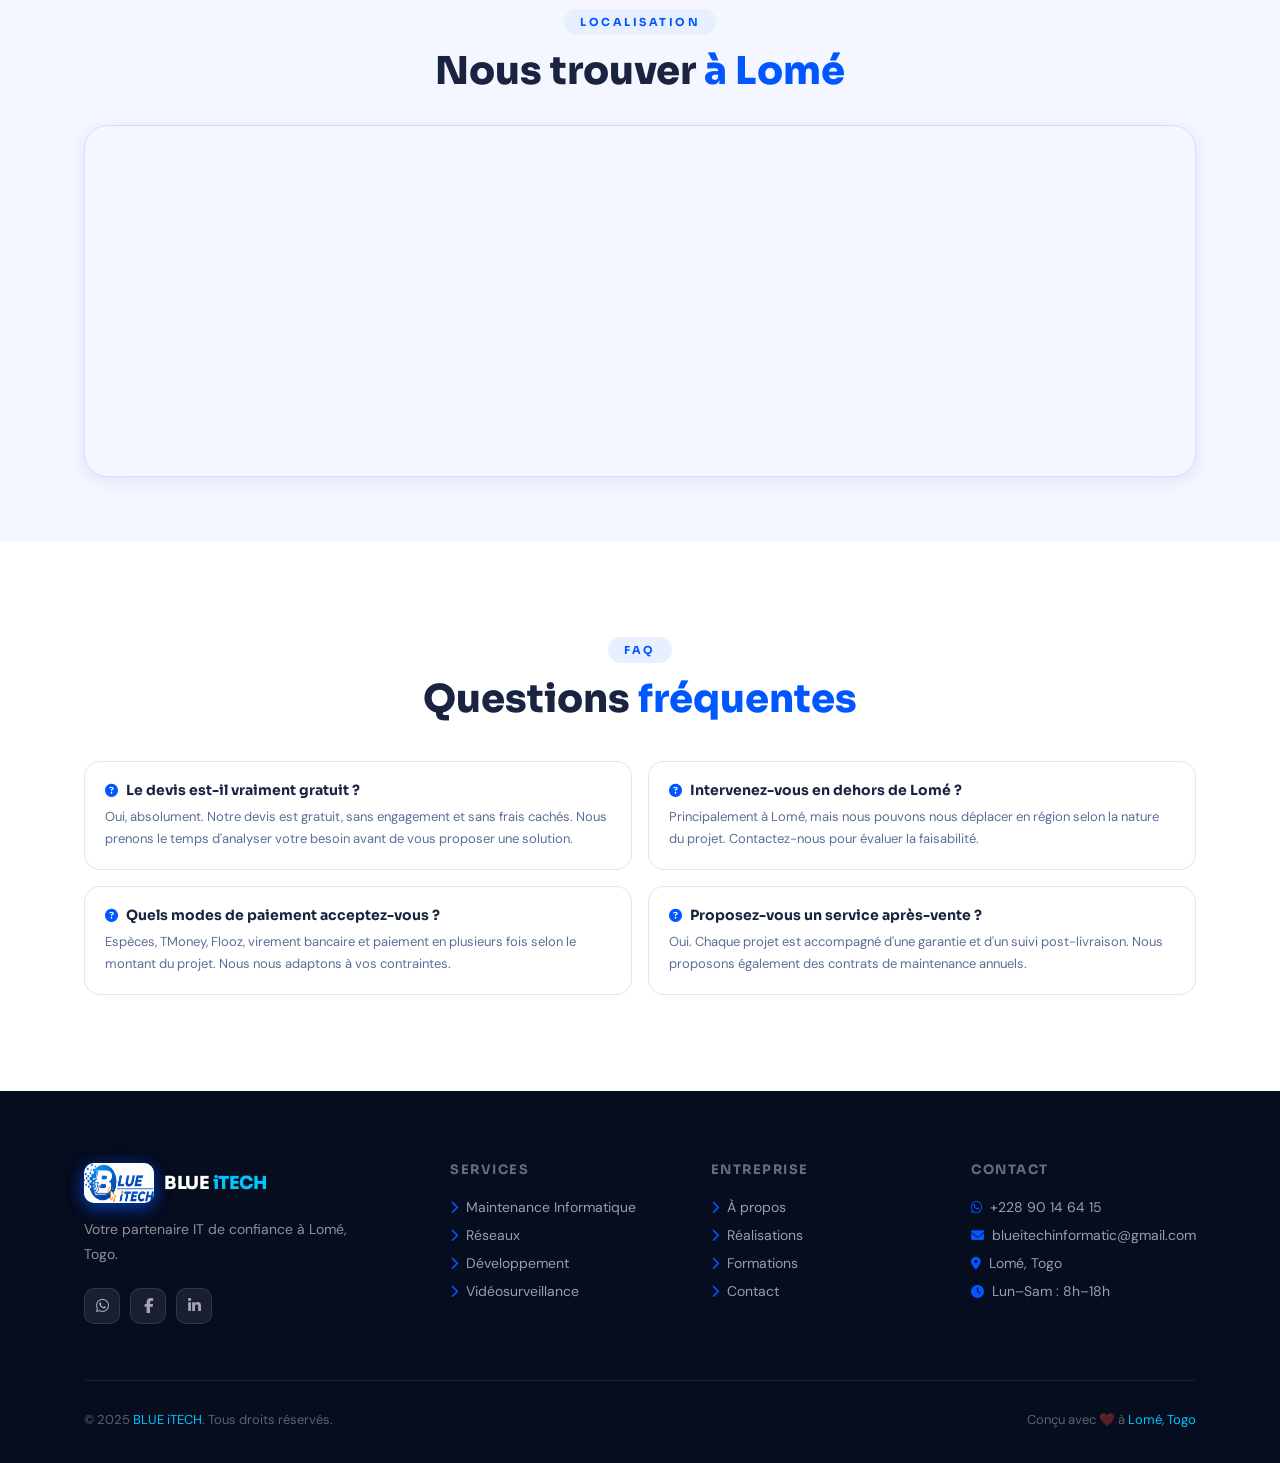
==== commit bce53265: "New" ====
--- a/contact.html
+++ b/contact.html
@@ -143,7 +143,7 @@
     </a>
     <ul class="nav-links">
       <li><a href="index.html">Accueil</a></li><li><a href="service.html">Services</a></li>
-      <li><a href="boutique.html">Réalisations</a></li><li><a href="shop.html">Boutique</a></li><li><a href="formation.html">Formation</a></li>
+      <li><a href="Realisation.html">Réalisations</a></li><li><a href="shop.html">Boutique</a></li><li><a href="formation.html">Formation</a></li>
       <li><a href="propos.html">À propos</a></li><li><a href="contact.html" class="active">Contact</a></li>
     </ul>
     <div class="nav-cta"><a href="#devis" class="btn btn-primary"><i class="fas fa-file-invoice"></i> Devis gratuit</a></div>
@@ -152,7 +152,7 @@
 </nav>
 <div class="nav-mobile" id="navMobile">
   <a href="index.html">Accueil</a><a href="service.html">Services</a>
-  <a href="boutique.html">Réalisations</a><a href="shop.html">Boutique</a><a href="formation.html">Formation</a>
+  <a href="Realisation.html">Réalisations</a><a href="shop.html">Boutique</a><a href="formation.html">Formation</a>
   <a href="propos.html">À propos</a><a href="contact.html">Contact</a>
   <a href="#devis" class="btn btn-primary">Demander un devis</a>
 </div>
@@ -202,11 +202,11 @@
           <i class="fas fa-arrow-right contact-channel-arrow"></i>
         </a>
 
-        <a href="mailto:contact@blueitech.tg" class="contact-channel">
+        <a href="mailto:blueitechinformatic@gmail.com" class="contact-channel">
           <div class="contact-channel-icon ch-email"><i class="fas fa-envelope" style="color:#fff;"></i></div>
           <div class="contact-channel-info">
             <div class="contact-channel-label">Email</div>
-            <div class="contact-channel-value">contact@blueitech.tg</div>
+            <div class="contact-channel-value">blueitechinformatic@gmail.com</div>
             <div class="contact-channel-sub">Réponse sous 24h ouvrables</div>
           </div>
           <i class="fas fa-arrow-right contact-channel-arrow"></i>
@@ -217,7 +217,7 @@
           <div class="contact-channel-info">
             <div class="contact-channel-label">Adresse</div>
             <div class="contact-channel-value">Lomé, Togo</div>
-            <div class="contact-channel-sub">Hédzranawoé, Quartier Agoè</div>
+            <div class="contact-channel-sub">, Quartier Agoè Fiovi</div>
           </div>
         </div>
 
@@ -276,7 +276,7 @@
               <div class="form-group">
                 <label class="form-label">Service(s) souhaité(s)</label>
                 <div class="service-checkboxes">
-                  <label class="service-checkbox"><input type="checkbox" name="service" value="Maintenance IT"> <span>🖥️ Maintenance IT</span></label>
+                  <label class="service-checkbox"><input type="checkbox" name="service" value="Maintenance Informatique"> <span>🖥️ Maintenance Informatique</span></label>
                   <label class="service-checkbox"><input type="checkbox" name="service" value="Réseaux"> <span>🌐 Réseaux</span></label>
                   <label class="service-checkbox"><input type="checkbox" name="service" value="Développement"> <span>💻 Développement</span></label>
                   <label class="service-checkbox"><input type="checkbox" name="service" value="Vidéosurveillance"> <span>📷 CCTV</span></label>
@@ -385,9 +385,9 @@
         </div>
         <div class="nav-logo-text">BLUE <span>iTECH</span></div>
       </a><p>Votre partenaire IT de confiance à Lomé, Togo.</p><div class="footer-socials"><a href="https://wa.me/90146415" class="footer-social" target="_blank"><i class="fab fa-whatsapp"></i></a><a href="#" class="footer-social"><i class="fab fa-facebook-f"></i></a><a href="#" class="footer-social"><i class="fab fa-linkedin-in"></i></a></div></div>
-      <div class="footer-col"><h4>Services</h4><ul><li><a href="service.html"><i class="fas fa-chevron-right"></i> Maintenance IT</a></li><li><a href="service.html"><i class="fas fa-chevron-right"></i> Réseaux</a></li><li><a href="service.html"><i class="fas fa-chevron-right"></i> Développement</a></li><li><a href="service.html"><i class="fas fa-chevron-right"></i> Vidéosurveillance</a></li></ul></div>
-      <div class="footer-col"><h4>Entreprise</h4><ul><li><a href="propos.html"><i class="fas fa-chevron-right"></i> À propos</a></li><li><a href="boutique.html"><i class="fas fa-chevron-right"></i> Réalisations</a></li><li><a href="formation.html"><i class="fas fa-chevron-right"></i> Formations</a></li><li><a href="contact.html"><i class="fas fa-chevron-right"></i> Contact</a></li></ul></div>
-      <div class="footer-col"><h4>Contact</h4><ul><li><a href="https://wa.me/90146415"><i class="fab fa-whatsapp"></i> +228 90 14 64 15</a></li><li><a href="mailto:contact@blueitech.tg"><i class="fas fa-envelope"></i> contact@blueitech.tg</a></li><li><a href="#"><i class="fas fa-map-marker-alt"></i> Lomé, Togo</a></li><li><a href="#"><i class="fas fa-clock"></i> Lun–Sam : 8h–18h</a></li></ul></div>
+      <div class="footer-col"><h4>Services</h4><ul><li><a href="service.html"><i class="fas fa-chevron-right"></i> Maintenance Informatique</a></li><li><a href="service.html"><i class="fas fa-chevron-right"></i> Réseaux</a></li><li><a href="service.html"><i class="fas fa-chevron-right"></i> Développement</a></li><li><a href="service.html"><i class="fas fa-chevron-right"></i> Vidéosurveillance</a></li></ul></div>
+      <div class="footer-col"><h4>Entreprise</h4><ul><li><a href="propos.html"><i class="fas fa-chevron-right"></i> À propos</a></li><li><a href="Realisation.html"><i class="fas fa-chevron-right"></i> Réalisations</a></li><li><a href="formation.html"><i class="fas fa-chevron-right"></i> Formations</a></li><li><a href="contact.html"><i class="fas fa-chevron-right"></i> Contact</a></li></ul></div>
+      <div class="footer-col"><h4>Contact</h4><ul><li><a href="https://wa.me/90146415"><i class="fab fa-whatsapp"></i> +228 90 14 64 15</a></li><li><a href="mailto:blueitechinformatic@gmail.com"><i class="fas fa-envelope"></i> blueitechinformatic@gmail.com</a></li><li><a href="#"><i class="fas fa-map-marker-alt"></i> Lomé, Togo</a></li><li><a href="#"><i class="fas fa-clock"></i> Lun–Sam : 8h–18h</a></li></ul></div>
     </div>
     <div class="footer-bottom"><p>© 2025 <span>BLUE iTECH</span>. Tous droits réservés.</p><p>Conçu avec ❤️ à <span>Lomé, Togo</span></p></div>
   </div>
@@ -477,3 +477,4 @@
 </script>
 </body>
 </html>
+
